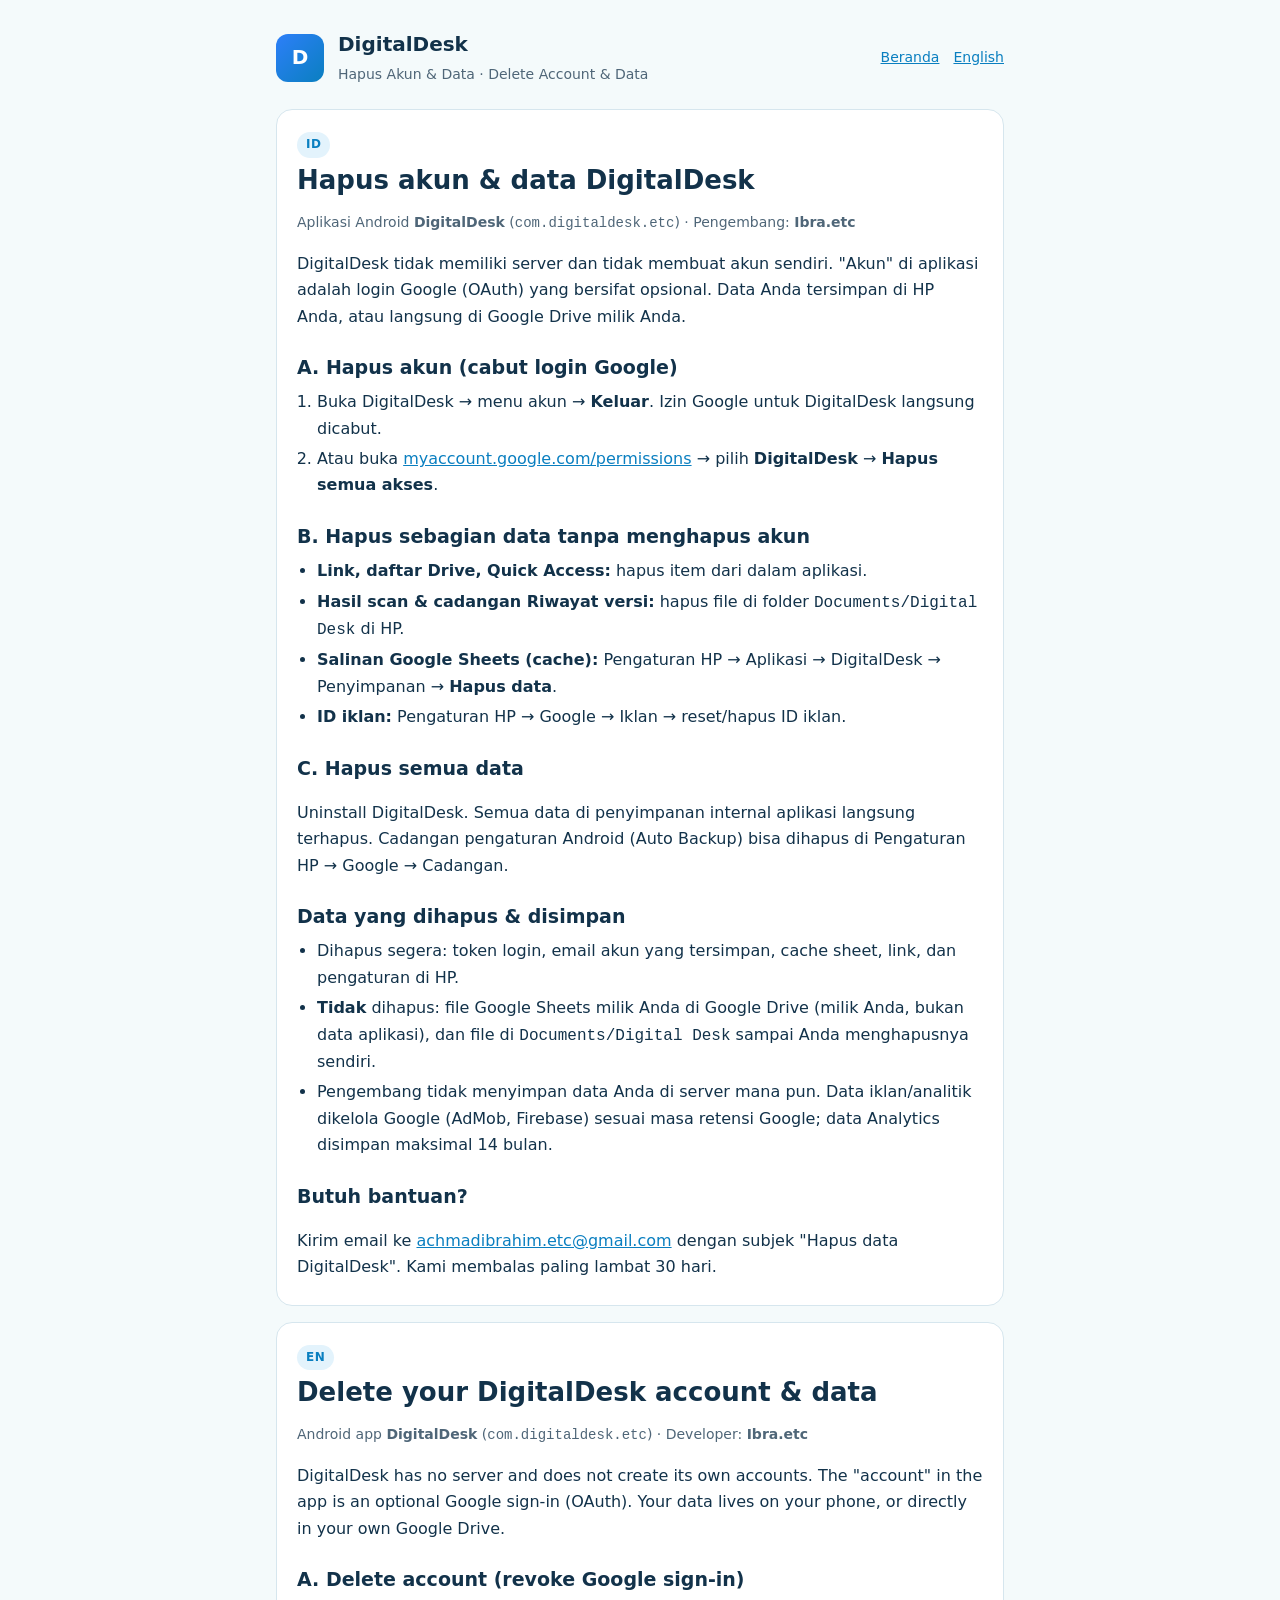
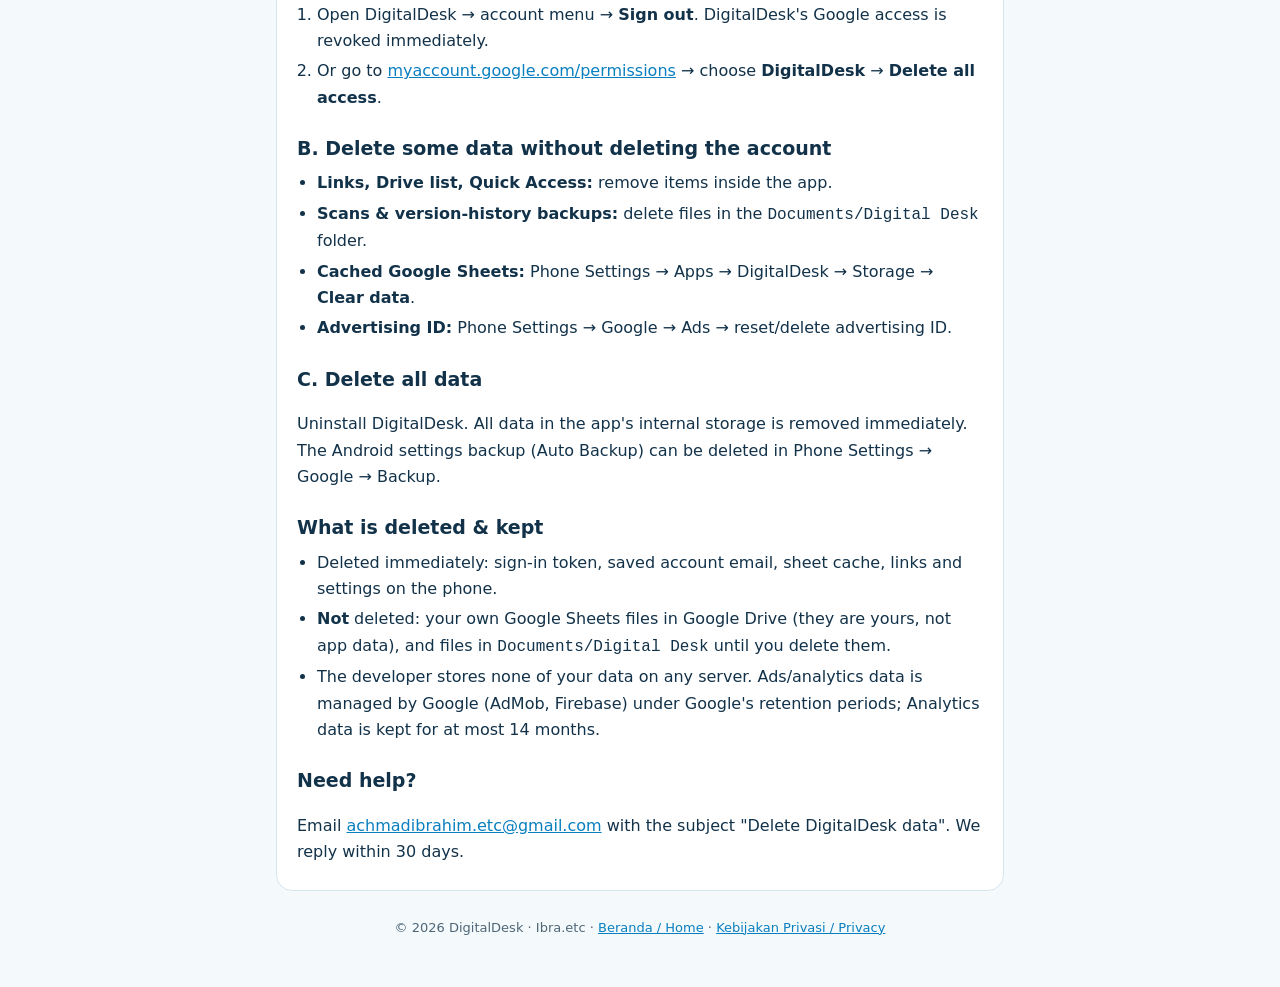
==== delete-data.html @ 073d3438 "Add files via upload" ====
<!doctype html>
<html lang="id">
<head>
<meta charset="utf-8">
<meta name="viewport" content="width=device-width, initial-scale=1">
<title>Hapus Akun &amp; Data · DigitalDesk</title>
<meta name="description" content="Cara menghapus akun dan data aplikasi Android DigitalDesk (com.digitaldesk.etc) oleh Ibra.etc.">
<link rel="stylesheet" href="style.css">
</head>
<body>
<div class="wrap">
  <header>
    <div class="logo" aria-hidden="true">D</div>
    <div><b>DigitalDesk</b><span>Hapus Akun &amp; Data · Delete Account &amp; Data</span></div>
    <nav><a href="./">Beranda</a><a href="#en">English</a></nav>
  </header>

  <!-- ===================== BAHASA INDONESIA ===================== -->
  <section class="card" id="id">
    <span class="lang">ID</span>
    <h1>Hapus akun &amp; data DigitalDesk</h1>
    <p class="muted">Aplikasi Android <b>DigitalDesk</b> (<code>com.digitaldesk.etc</code>) · Pengembang: <b>Ibra.etc</b></p>
    <p>DigitalDesk tidak memiliki server dan tidak membuat akun sendiri. "Akun" di aplikasi adalah login Google (OAuth) yang bersifat opsional. Data Anda tersimpan di HP Anda, atau langsung di Google Drive milik Anda.</p>

    <h2>A. Hapus akun (cabut login Google)</h2>
    <ol>
      <li>Buka DigitalDesk → menu akun → <b>Keluar</b>. Izin Google untuk DigitalDesk langsung dicabut.</li>
      <li>Atau buka <a href="https://myaccount.google.com/permissions">myaccount.google.com/permissions</a> → pilih <b>DigitalDesk</b> → <b>Hapus semua akses</b>.</li>
    </ol>

    <h2>B. Hapus sebagian data tanpa menghapus akun</h2>
    <ul>
      <li><b>Link, daftar Drive, Quick Access:</b> hapus item dari dalam aplikasi.</li>
      <li><b>Hasil scan &amp; cadangan Riwayat versi:</b> hapus file di folder <code>Documents/Digital Desk</code> di HP.</li>
      <li><b>Salinan Google Sheets (cache):</b> Pengaturan HP → Aplikasi → DigitalDesk → Penyimpanan → <b>Hapus data</b>.</li>
      <li><b>ID iklan:</b> Pengaturan HP → Google → Iklan → reset/hapus ID iklan.</li>
    </ul>

    <h2>C. Hapus semua data</h2>
    <p>Uninstall DigitalDesk. Semua data di penyimpanan internal aplikasi langsung terhapus. Cadangan pengaturan Android (Auto Backup) bisa dihapus di Pengaturan HP → Google → Cadangan.</p>

    <h2>Data yang dihapus &amp; disimpan</h2>
    <ul>
      <li>Dihapus segera: token login, email akun yang tersimpan, cache sheet, link, dan pengaturan di HP.</li>
      <li><b>Tidak</b> dihapus: file Google Sheets milik Anda di Google Drive (milik Anda, bukan data aplikasi), dan file di <code>Documents/Digital Desk</code> sampai Anda menghapusnya sendiri.</li>
      <li>Pengembang tidak menyimpan data Anda di server mana pun. Data iklan/analitik dikelola Google (AdMob, Firebase) sesuai masa retensi Google; data Analytics disimpan maksimal 14 bulan.</li>
    </ul>

    <h2>Butuh bantuan?</h2>
    <p>Kirim email ke <a href="mailto:achmadibrahim.etc@gmail.com?subject=Hapus%20data%20DigitalDesk">achmadibrahim.etc@gmail.com</a> dengan subjek "Hapus data DigitalDesk". Kami membalas paling lambat 30 hari.</p>
  </section>

  <!-- ========================= ENGLISH ========================= -->
  <section class="card" id="en">
    <span class="lang">EN</span>
    <h1>Delete your DigitalDesk account &amp; data</h1>
    <p class="muted">Android app <b>DigitalDesk</b> (<code>com.digitaldesk.etc</code>) · Developer: <b>Ibra.etc</b></p>
    <p>DigitalDesk has no server and does not create its own accounts. The "account" in the app is an optional Google sign-in (OAuth). Your data lives on your phone, or directly in your own Google Drive.</p>

    <h2>A. Delete account (revoke Google sign-in)</h2>
    <ol>
      <li>Open DigitalDesk → account menu → <b>Sign out</b>. DigitalDesk's Google access is revoked immediately.</li>
      <li>Or go to <a href="https://myaccount.google.com/permissions">myaccount.google.com/permissions</a> → choose <b>DigitalDesk</b> → <b>Delete all access</b>.</li>
    </ol>

    <h2>B. Delete some data without deleting the account</h2>
    <ul>
      <li><b>Links, Drive list, Quick Access:</b> remove items inside the app.</li>
      <li><b>Scans &amp; version-history backups:</b> delete files in the <code>Documents/Digital Desk</code> folder.</li>
      <li><b>Cached Google Sheets:</b> Phone Settings → Apps → DigitalDesk → Storage → <b>Clear data</b>.</li>
      <li><b>Advertising ID:</b> Phone Settings → Google → Ads → reset/delete advertising ID.</li>
    </ul>

    <h2>C. Delete all data</h2>
    <p>Uninstall DigitalDesk. All data in the app's internal storage is removed immediately. The Android settings backup (Auto Backup) can be deleted in Phone Settings → Google → Backup.</p>

    <h2>What is deleted &amp; kept</h2>
    <ul>
      <li>Deleted immediately: sign-in token, saved account email, sheet cache, links and settings on the phone.</li>
      <li><b>Not</b> deleted: your own Google Sheets files in Google Drive (they are yours, not app data), and files in <code>Documents/Digital Desk</code> until you delete them.</li>
      <li>The developer stores none of your data on any server. Ads/analytics data is managed by Google (AdMob, Firebase) under Google's retention periods; Analytics data is kept for at most 14 months.</li>
    </ul>

    <h2>Need help?</h2>
    <p>Email <a href="mailto:achmadibrahim.etc@gmail.com?subject=Delete%20DigitalDesk%20data">achmadibrahim.etc@gmail.com</a> with the subject "Delete DigitalDesk data". We reply within 30 days.</p>
  </section>

  <footer>© 2026 DigitalDesk · Ibra.etc · <a href="./">Beranda / Home</a> · <a href="privacy.html">Kebijakan Privasi / Privacy</a></footer>
</div>
</body>
</html>
---- style.css ----
:root{
  --bg:#F4FAFB; --card:#FFFFFF; --ink:#12324A; --soft:#4F6678; --line:#D6E6EE;
  --accent:#0A7FC0; --accent-soft:#E3F3FC;
}
@media (prefers-color-scheme: dark){
  :root{ --bg:#0B0F12; --card:#141A1F; --ink:#E4EEF3; --soft:#9DB1BE; --line:#26313A; --accent:#5EC3F2; --accent-soft:#0F2A38; }
}
*{ box-sizing:border-box; }
html{ -webkit-text-size-adjust:100%; }
body{ margin:0; background:var(--bg); color:var(--ink); font:16px/1.65 system-ui,-apple-system,"Segoe UI",Roboto,"Noto Sans",sans-serif; }
a{ color:var(--accent); }
.wrap{ max-width:760px; margin:0 auto; padding:28px 16px 56px; }
header{ display:flex; align-items:center; gap:14px; margin-bottom:22px; }
.logo{ width:48px; height:48px; border-radius:12px; background:linear-gradient(135deg,#2D7FF9,#0A7FC0); display:grid; place-items:center; color:#fff; font-weight:800; font-size:20px; flex:0 0 auto; }
header b{ font-size:20px; display:block; }
header span{ color:var(--soft); font-size:14px; }
nav{ margin-left:auto; display:flex; gap:14px; font-size:14px; }
.card{ background:var(--card); border:1px solid var(--line); border-radius:16px; padding:20px 20px 8px; margin:0 0 16px; }
h1{ font-size:26px; line-height:1.25; margin:0 0 6px; }
h2{ font-size:19px; margin:22px 0 6px; }
h3{ font-size:16px; margin:16px 0 4px; }
p, li{ color:var(--ink); }
.muted{ color:var(--soft); font-size:14px; }
ul, ol{ padding-left:20px; margin:6px 0 12px; }
li{ margin:4px 0; }
.lang{ display:inline-block; font-size:12px; font-weight:700; letter-spacing:.04em; color:var(--accent); background:var(--accent-soft); padding:3px 9px; border-radius:999px; margin-bottom:6px; }
.grid{ display:grid; grid-template-columns:repeat(auto-fit,minmax(200px,1fr)); gap:10px; margin:10px 0 14px; }
.feat{ border:1px solid var(--line); border-radius:12px; padding:12px 14px; }
.feat b{ display:block; margin-bottom:2px; }
.feat span{ color:var(--soft); font-size:14px; }
footer{ color:var(--soft); font-size:13px; margin-top:26px; text-align:center; }
@media (max-width:520px){ nav{ display:none; } h1{ font-size:22px; } }
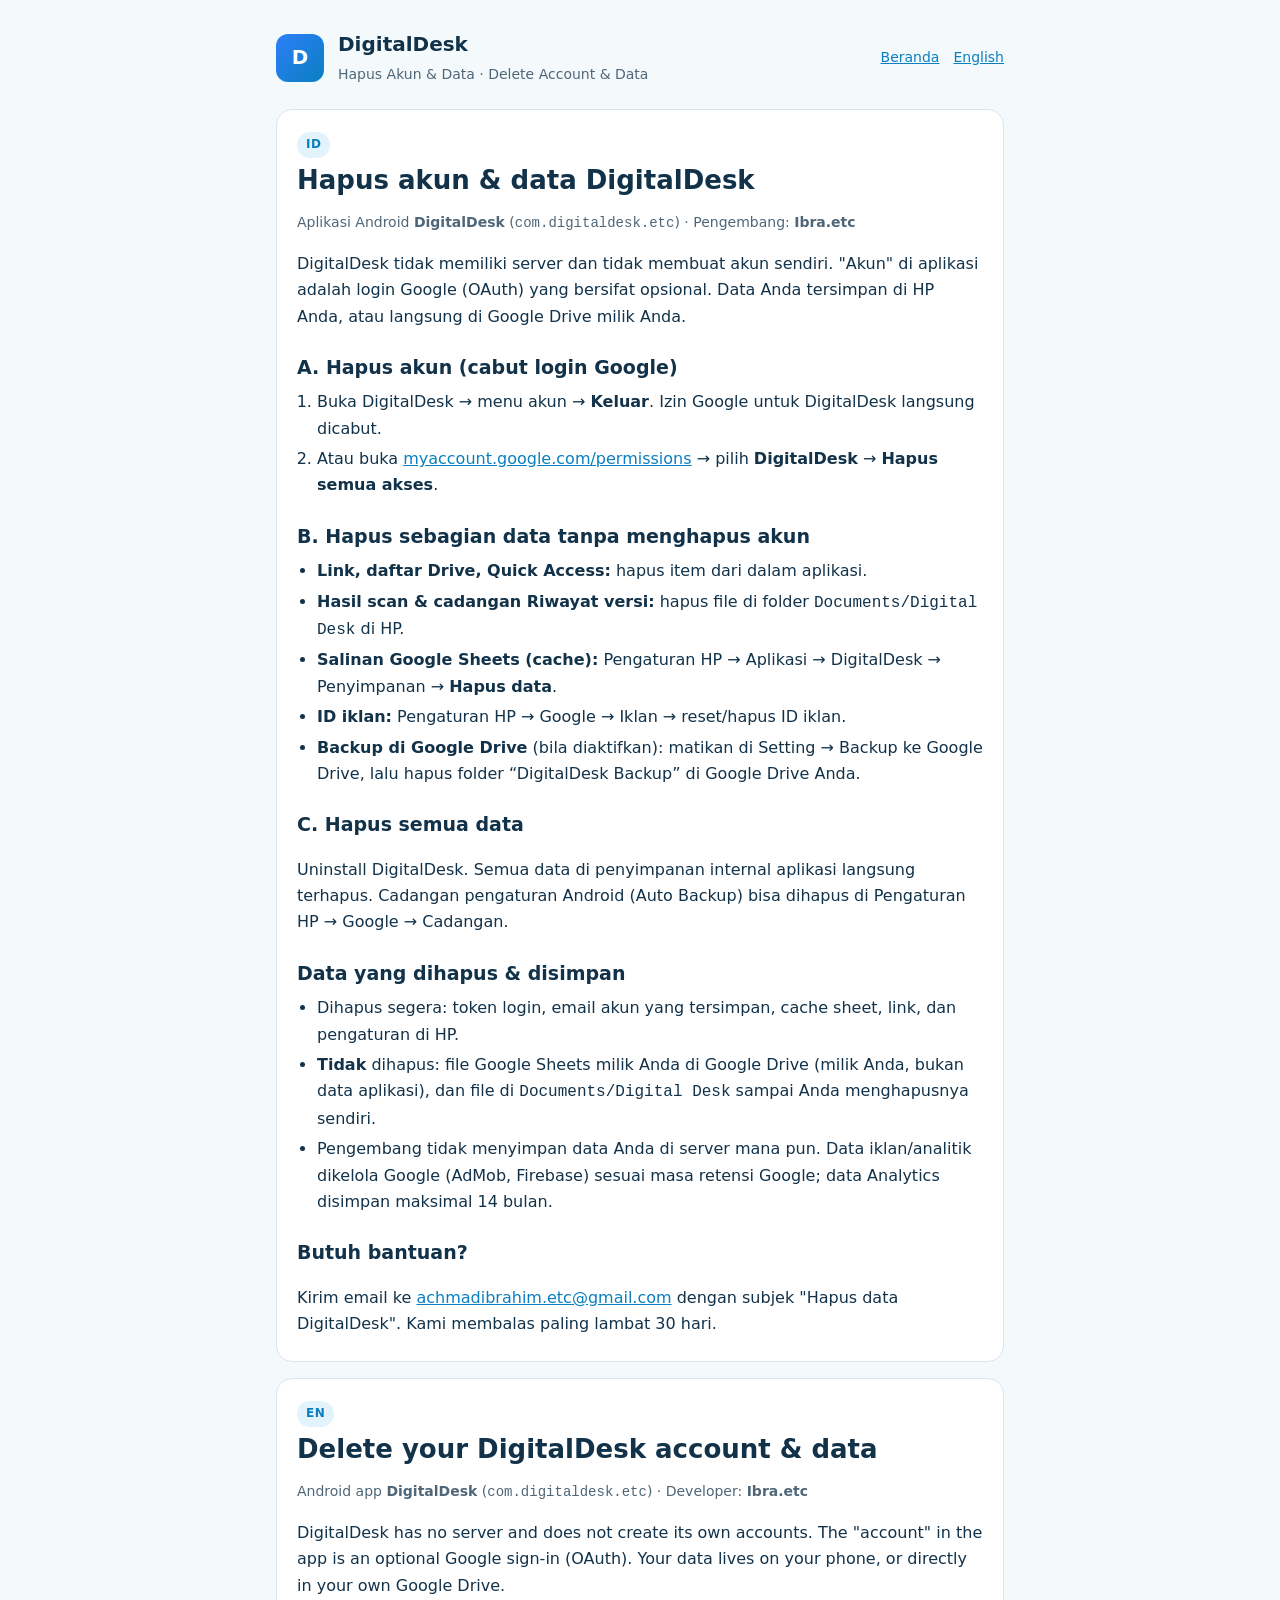
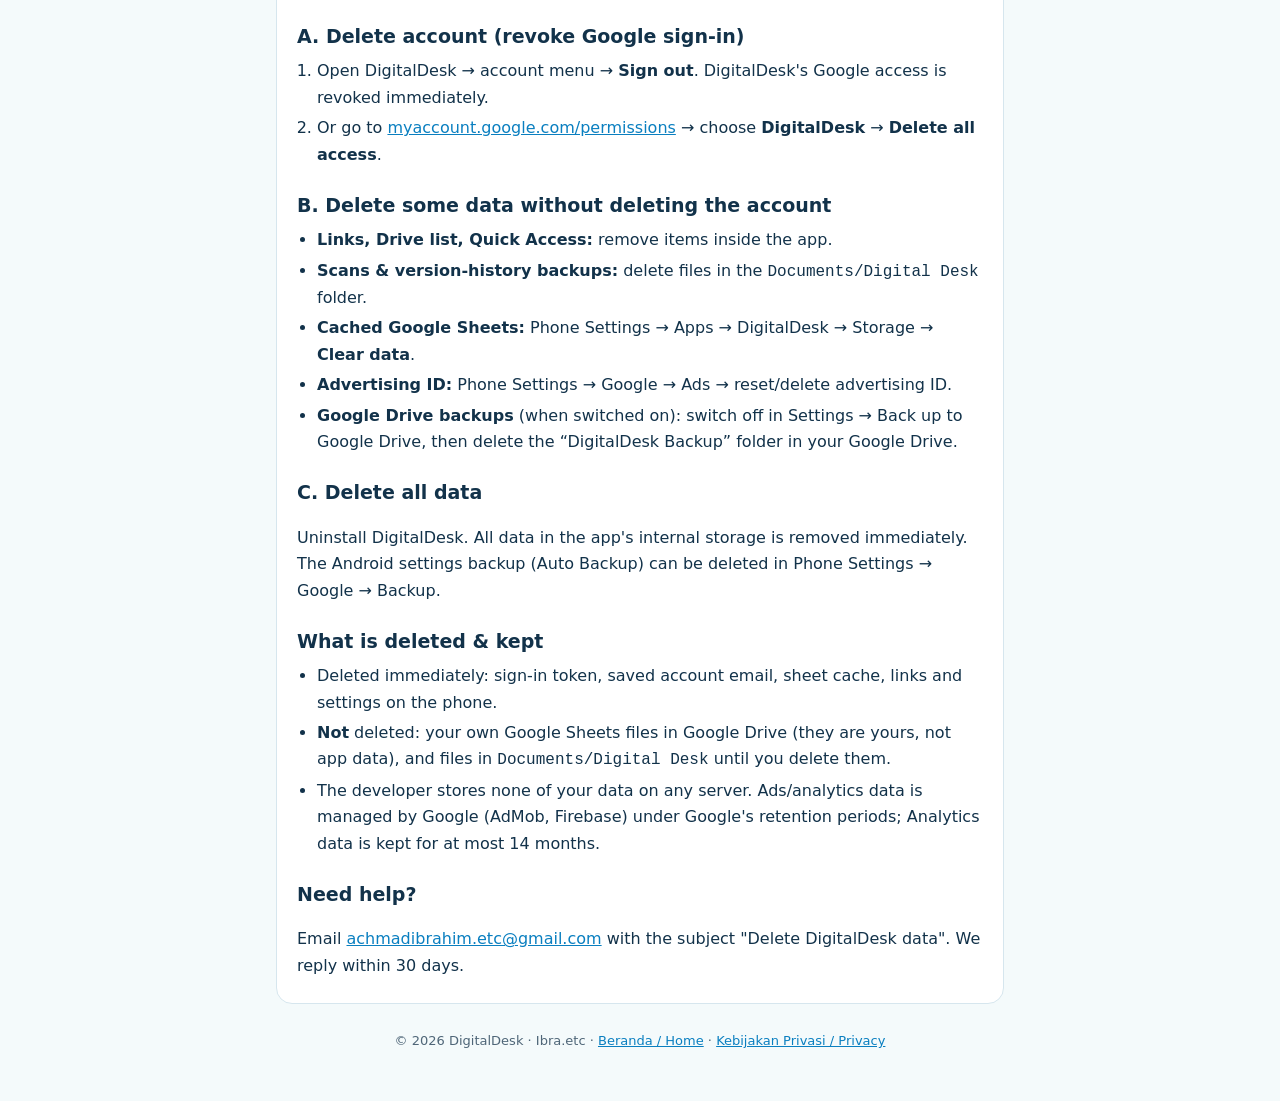
==== commit 3a94cd92: "Add files via upload" ====
--- a/delete-data.html
+++ b/delete-data.html
@@ -34,6 +34,7 @@
       <li><b>Hasil scan &amp; cadangan Riwayat versi:</b> hapus file di folder <code>Documents/Digital Desk</code> di HP.</li>
       <li><b>Salinan Google Sheets (cache):</b> Pengaturan HP → Aplikasi → DigitalDesk → Penyimpanan → <b>Hapus data</b>.</li>
       <li><b>ID iklan:</b> Pengaturan HP → Google → Iklan → reset/hapus ID iklan.</li>
+      <li><b>Backup di Google Drive</b> (bila diaktifkan): matikan di Setting → Backup ke Google Drive, lalu hapus folder “DigitalDesk Backup” di Google Drive Anda.</li>
     </ul>
 
     <h2>C. Hapus semua data</h2>
@@ -69,6 +70,7 @@
       <li><b>Scans &amp; version-history backups:</b> delete files in the <code>Documents/Digital Desk</code> folder.</li>
       <li><b>Cached Google Sheets:</b> Phone Settings → Apps → DigitalDesk → Storage → <b>Clear data</b>.</li>
       <li><b>Advertising ID:</b> Phone Settings → Google → Ads → reset/delete advertising ID.</li>
+      <li><b>Google Drive backups</b> (when switched on): switch off in Settings → Back up to Google Drive, then delete the “DigitalDesk Backup” folder in your Google Drive.</li>
     </ul>
 
     <h2>C. Delete all data</h2>
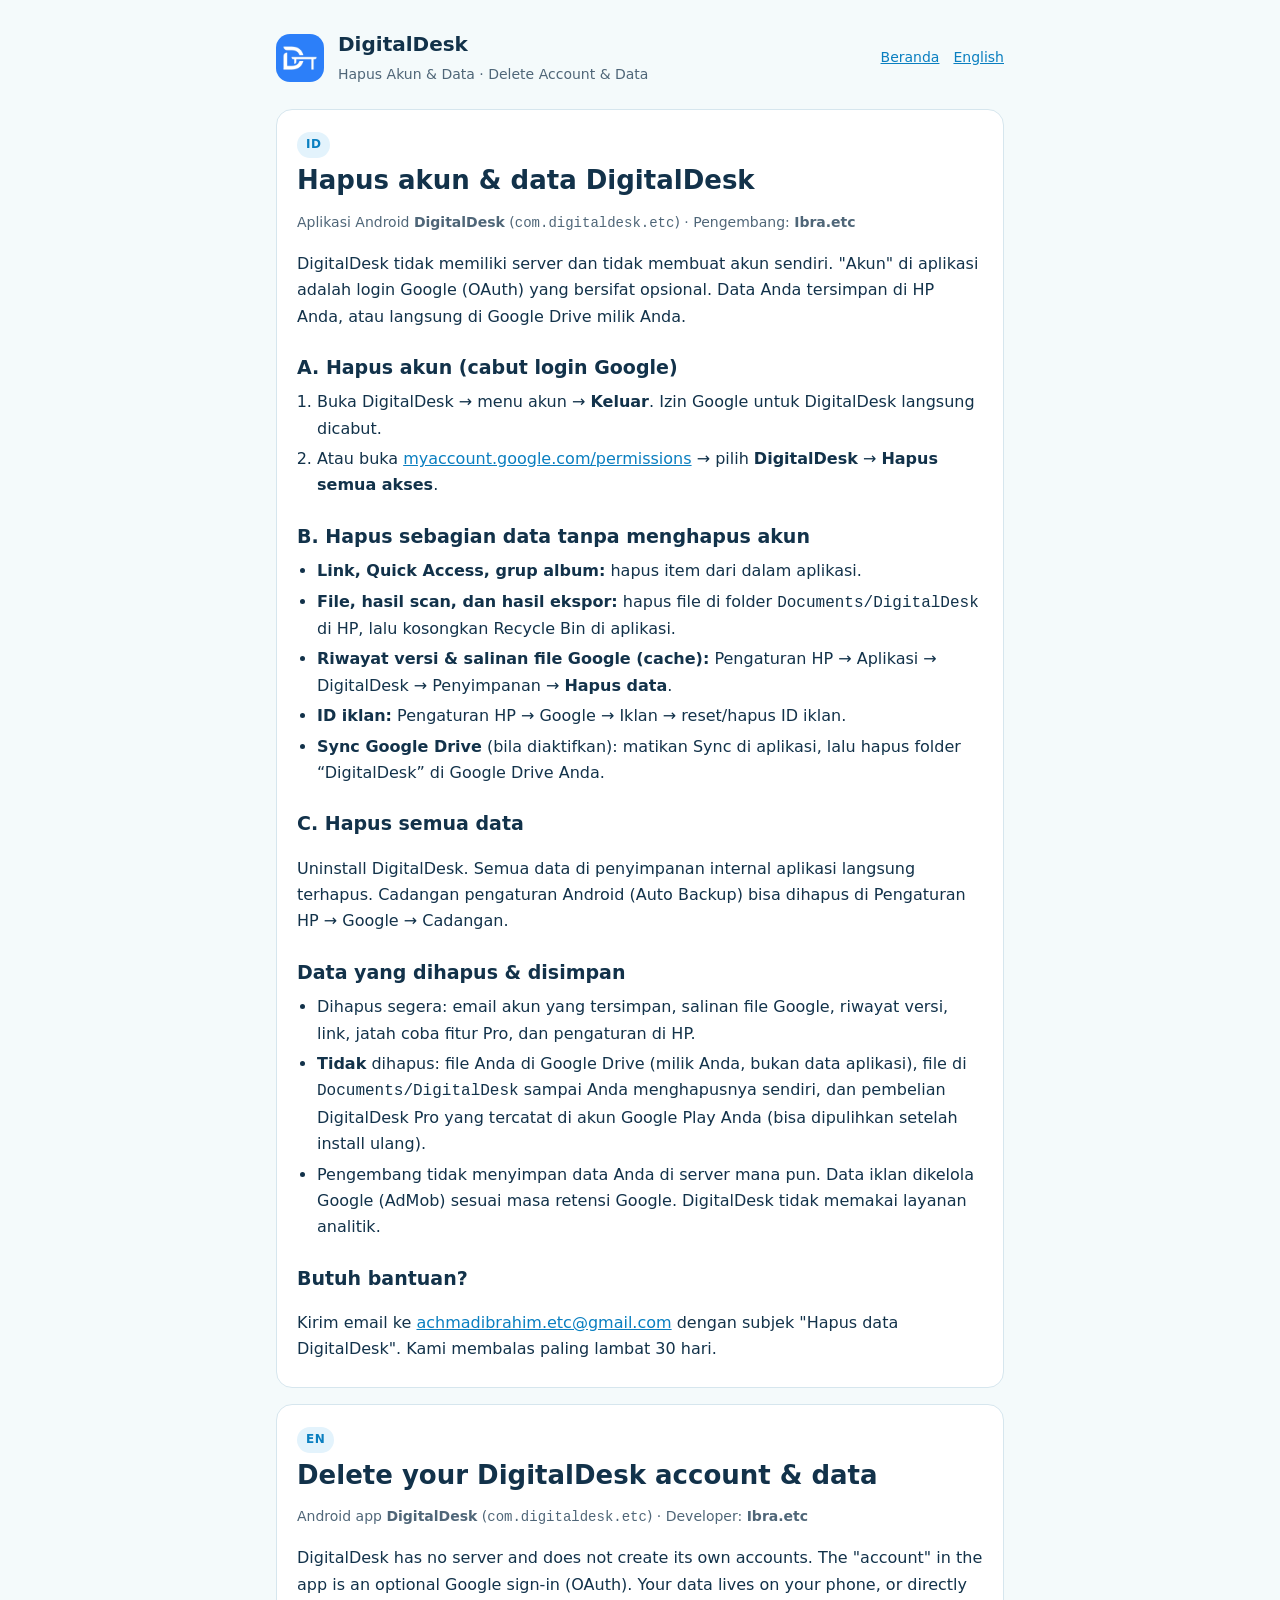
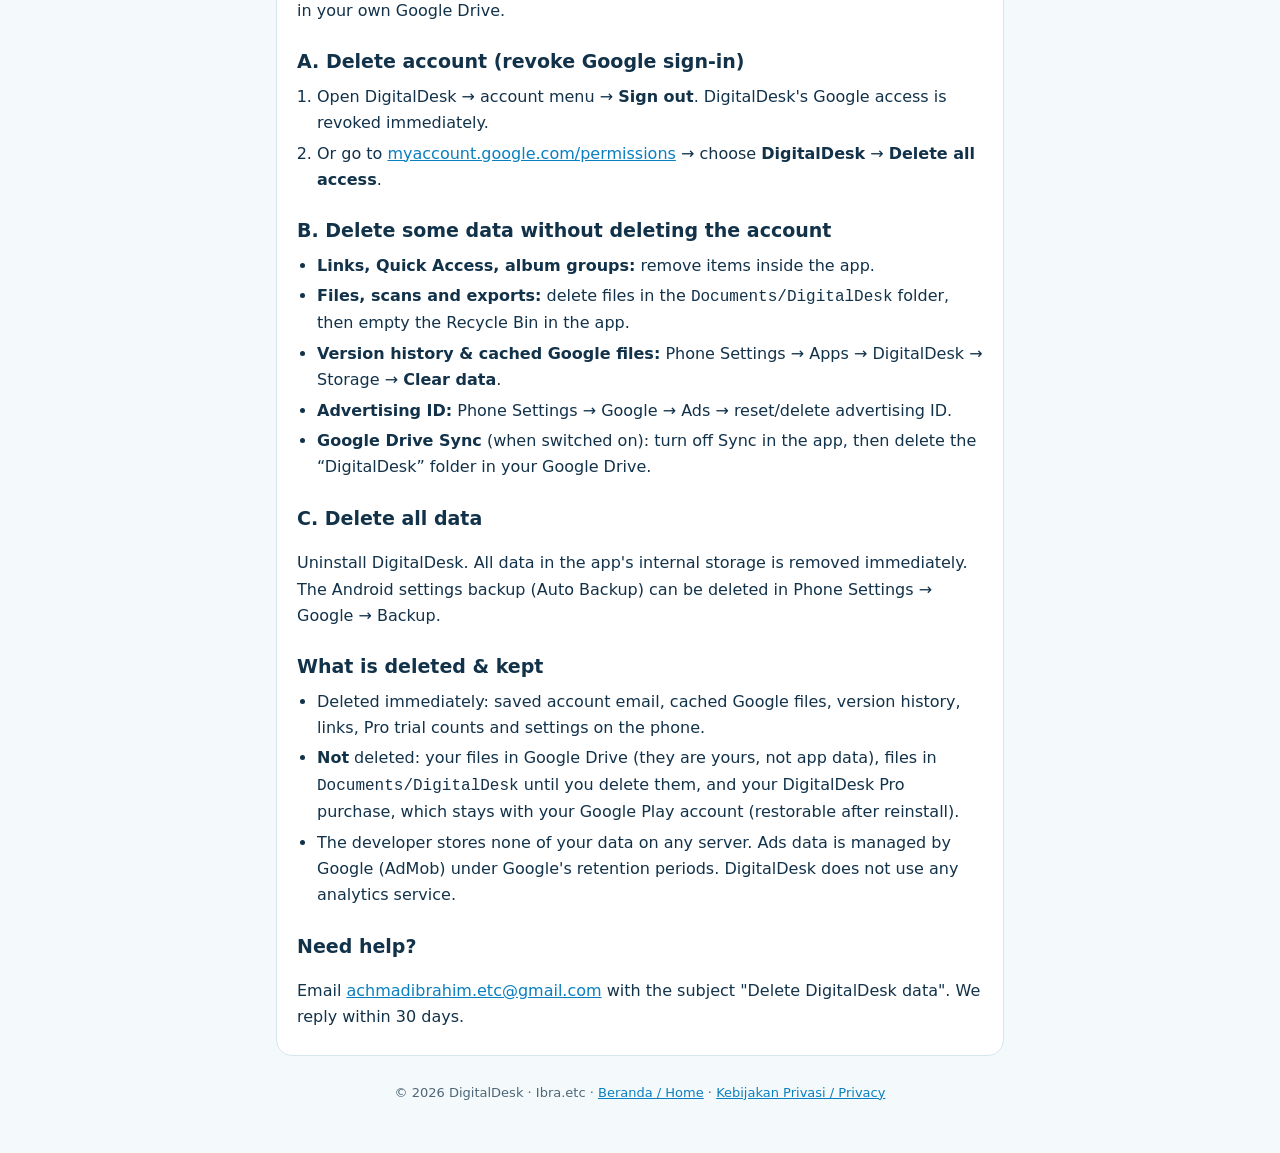
==== commit 07b66449: "Add files via upload" ====
--- a/delete-data.html
+++ b/delete-data.html
@@ -5,12 +5,13 @@
 <meta name="viewport" content="width=device-width, initial-scale=1">
 <title>Hapus Akun &amp; Data · DigitalDesk</title>
 <meta name="description" content="Cara menghapus akun dan data aplikasi Android DigitalDesk (com.digitaldesk.etc) oleh Ibra.etc.">
+<link rel="icon" href="logo.png">
 <link rel="stylesheet" href="style.css">
 </head>
 <body>
 <div class="wrap">
   <header>
-    <div class="logo" aria-hidden="true">D</div>
+    <img class="logo" src="logo.png" alt="DigitalDesk" width="56" height="56" style="border-radius:14px;object-fit:cover;padding:0;background:none">
     <div><b>DigitalDesk</b><span>Hapus Akun &amp; Data · Delete Account &amp; Data</span></div>
     <nav><a href="./">Beranda</a><a href="#en">English</a></nav>
   </header>
@@ -30,11 +31,11 @@
 
     <h2>B. Hapus sebagian data tanpa menghapus akun</h2>
     <ul>
-      <li><b>Link, daftar Drive, Quick Access:</b> hapus item dari dalam aplikasi.</li>
-      <li><b>Hasil scan &amp; cadangan Riwayat versi:</b> hapus file di folder <code>Documents/Digital Desk</code> di HP.</li>
-      <li><b>Salinan Google Sheets (cache):</b> Pengaturan HP → Aplikasi → DigitalDesk → Penyimpanan → <b>Hapus data</b>.</li>
+      <li><b>Link, Quick Access, grup album:</b> hapus item dari dalam aplikasi.</li>
+      <li><b>File, hasil scan, dan hasil ekspor:</b> hapus file di folder <code>Documents/DigitalDesk</code> di HP, lalu kosongkan Recycle Bin di aplikasi.</li>
+      <li><b>Riwayat versi &amp; salinan file Google (cache):</b> Pengaturan HP → Aplikasi → DigitalDesk → Penyimpanan → <b>Hapus data</b>.</li>
       <li><b>ID iklan:</b> Pengaturan HP → Google → Iklan → reset/hapus ID iklan.</li>
-      <li><b>Backup di Google Drive</b> (bila diaktifkan): matikan di Setting → Backup ke Google Drive, lalu hapus folder “DigitalDesk Backup” di Google Drive Anda.</li>
+      <li><b>Sync Google Drive</b> (bila diaktifkan): matikan Sync di aplikasi, lalu hapus folder “DigitalDesk” di Google Drive Anda.</li>
     </ul>
 
     <h2>C. Hapus semua data</h2>
@@ -42,9 +43,9 @@
 
     <h2>Data yang dihapus &amp; disimpan</h2>
     <ul>
-      <li>Dihapus segera: token login, email akun yang tersimpan, cache sheet, link, dan pengaturan di HP.</li>
-      <li><b>Tidak</b> dihapus: file Google Sheets milik Anda di Google Drive (milik Anda, bukan data aplikasi), dan file di <code>Documents/Digital Desk</code> sampai Anda menghapusnya sendiri.</li>
-      <li>Pengembang tidak menyimpan data Anda di server mana pun. Data iklan/analitik dikelola Google (AdMob, Firebase) sesuai masa retensi Google; data Analytics disimpan maksimal 14 bulan.</li>
+      <li>Dihapus segera: email akun yang tersimpan, salinan file Google, riwayat versi, link, jatah coba fitur Pro, dan pengaturan di HP.</li>
+      <li><b>Tidak</b> dihapus: file Anda di Google Drive (milik Anda, bukan data aplikasi), file di <code>Documents/DigitalDesk</code> sampai Anda menghapusnya sendiri, dan pembelian DigitalDesk Pro yang tercatat di akun Google Play Anda (bisa dipulihkan setelah install ulang).</li>
+      <li>Pengembang tidak menyimpan data Anda di server mana pun. Data iklan dikelola Google (AdMob) sesuai masa retensi Google. DigitalDesk tidak memakai layanan analitik.</li>
     </ul>
 
     <h2>Butuh bantuan?</h2>
@@ -66,11 +67,11 @@
 
     <h2>B. Delete some data without deleting the account</h2>
     <ul>
-      <li><b>Links, Drive list, Quick Access:</b> remove items inside the app.</li>
-      <li><b>Scans &amp; version-history backups:</b> delete files in the <code>Documents/Digital Desk</code> folder.</li>
-      <li><b>Cached Google Sheets:</b> Phone Settings → Apps → DigitalDesk → Storage → <b>Clear data</b>.</li>
+      <li><b>Links, Quick Access, album groups:</b> remove items inside the app.</li>
+      <li><b>Files, scans and exports:</b> delete files in the <code>Documents/DigitalDesk</code> folder, then empty the Recycle Bin in the app.</li>
+      <li><b>Version history &amp; cached Google files:</b> Phone Settings → Apps → DigitalDesk → Storage → <b>Clear data</b>.</li>
       <li><b>Advertising ID:</b> Phone Settings → Google → Ads → reset/delete advertising ID.</li>
-      <li><b>Google Drive backups</b> (when switched on): switch off in Settings → Back up to Google Drive, then delete the “DigitalDesk Backup” folder in your Google Drive.</li>
+      <li><b>Google Drive Sync</b> (when switched on): turn off Sync in the app, then delete the “DigitalDesk” folder in your Google Drive.</li>
     </ul>
 
     <h2>C. Delete all data</h2>
@@ -78,9 +79,9 @@
 
     <h2>What is deleted &amp; kept</h2>
     <ul>
-      <li>Deleted immediately: sign-in token, saved account email, sheet cache, links and settings on the phone.</li>
-      <li><b>Not</b> deleted: your own Google Sheets files in Google Drive (they are yours, not app data), and files in <code>Documents/Digital Desk</code> until you delete them.</li>
-      <li>The developer stores none of your data on any server. Ads/analytics data is managed by Google (AdMob, Firebase) under Google's retention periods; Analytics data is kept for at most 14 months.</li>
+      <li>Deleted immediately: saved account email, cached Google files, version history, links, Pro trial counts and settings on the phone.</li>
+      <li><b>Not</b> deleted: your files in Google Drive (they are yours, not app data), files in <code>Documents/DigitalDesk</code> until you delete them, and your DigitalDesk Pro purchase, which stays with your Google Play account (restorable after reinstall).</li>
+      <li>The developer stores none of your data on any server. Ads data is managed by Google (AdMob) under Google's retention periods. DigitalDesk does not use any analytics service.</li>
     </ul>
 
     <h2>Need help?</h2>
